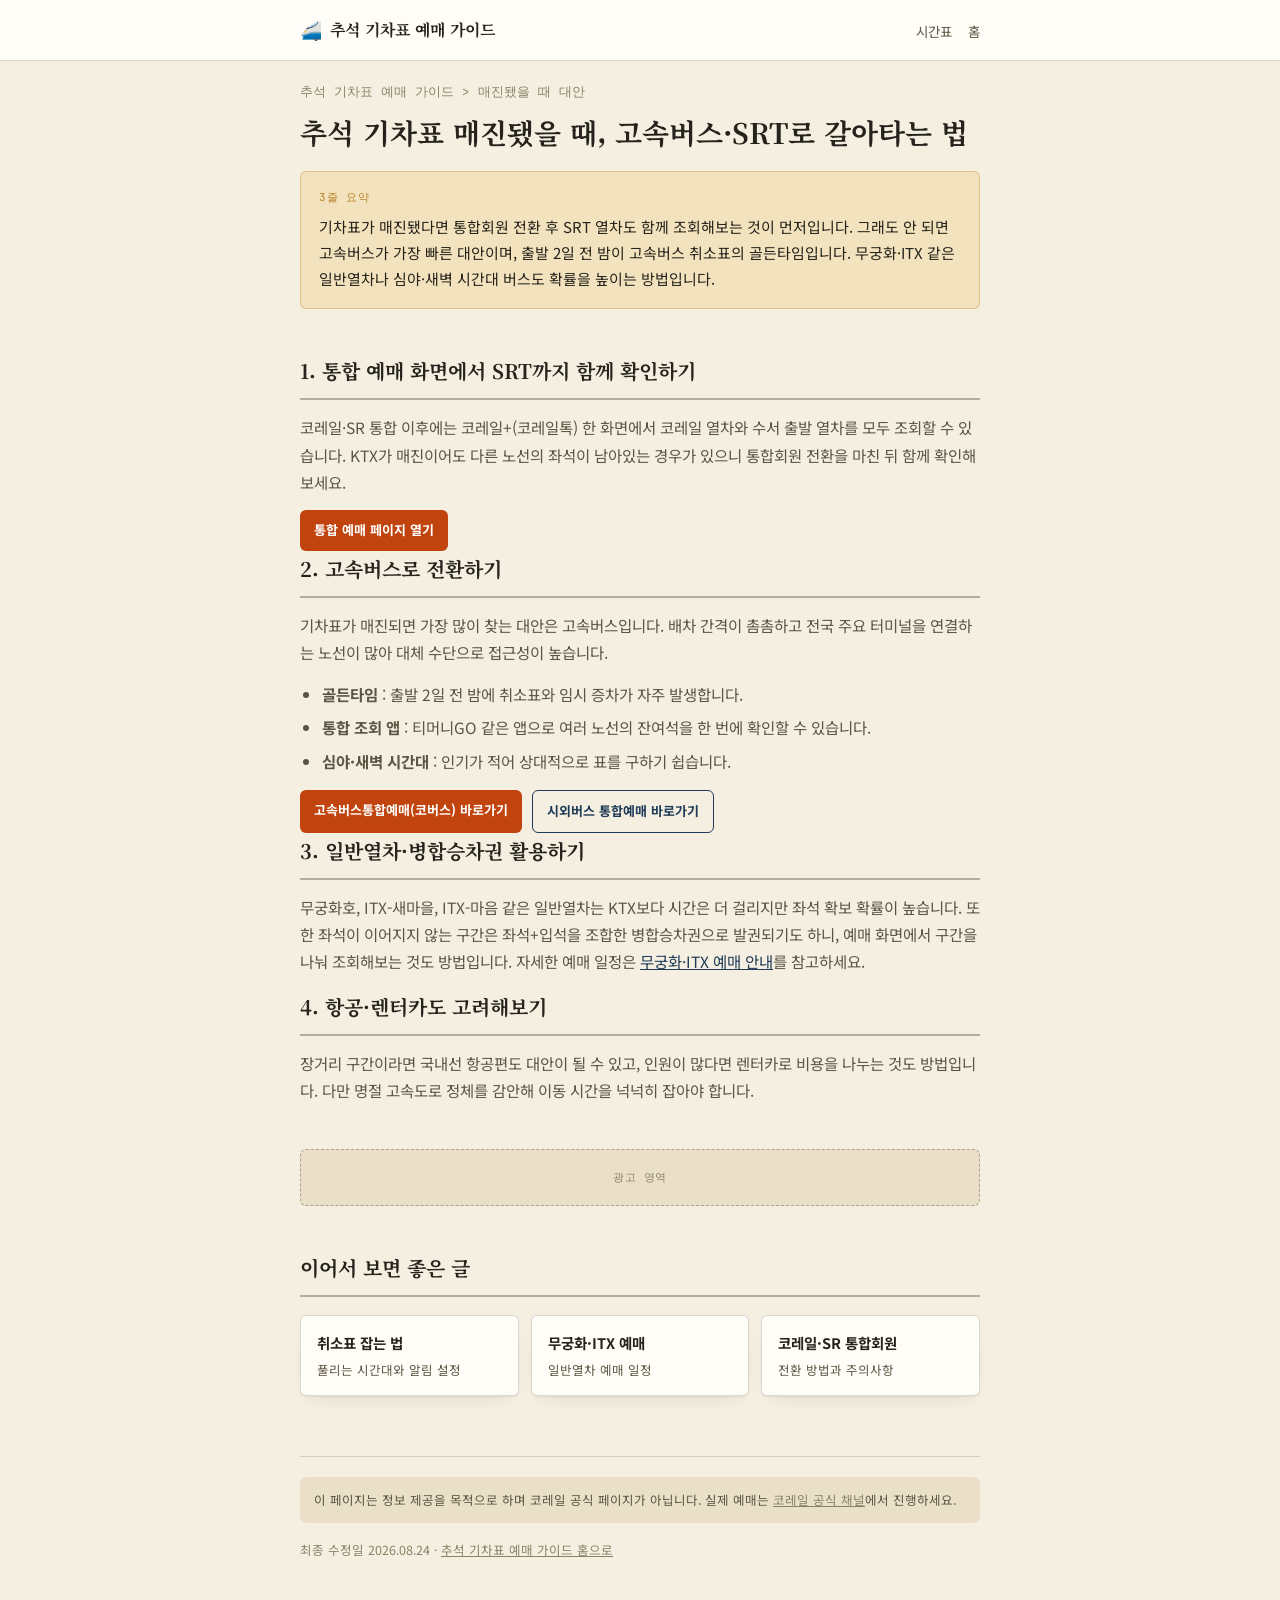
==== alternative-transport.html @ 6cd7dfe2 "Initial commit: 추석 기차표 예매 가이드 정적 사이트 - 허브 페이지 + 서브키워드 랜딩 7종 + 노선별 시간표 조회 도구 - SEO/OG 메타, 파비콘, sitema" ====
<!doctype html>
<html lang="ko">
<head>
<meta charset="UTF-8">
<meta name="viewport" content="width=device-width, initial-scale=1">
<title>추석 기차표 매진됐을 때, 고속버스·SRT로 갈아타는 법</title>
<meta name="description" content="추석 기차표가 매진됐을 때 고속버스, SRT, 일반열차 등 대체 교통수단을 확보하는 방법을 정리했습니다.">
<link rel="canonical" href="https://ktx.zucca100.com/alternative-transport.html">
<meta name="robots" content="index,follow">
<meta name="naver-site-verification" content="a7feb17b45eee95991f97860eff9dbf93d3845fe" />
<meta name="theme-color" content="#1f3b57">
<meta property="og:type" content="website">
<meta property="og:site_name" content="추석 기차표 예매 가이드">
<meta property="og:locale" content="ko_KR">
<meta property="og:title" content="추석 기차표 매진됐을 때, 고속버스·SRT로 갈아타는 법">
<meta property="og:description" content="추석 기차표가 매진됐을 때 고속버스, SRT, 일반열차 등 대체 교통수단을 확보하는 방법을 정리했습니다.">
<meta property="og:url" content="https://ktx.zucca100.com/alternative-transport.html">
<meta property="og:image" content="https://ktx.zucca100.com/assets/og-image.jpg">
<meta property="og:image:width" content="1200">
<meta property="og:image:height" content="630">
<meta property="og:image:alt" content="추석 기차표 예매 가이드">
<meta name="twitter:card" content="summary_large_image">
<meta name="twitter:title" content="추석 기차표 매진됐을 때, 고속버스·SRT로 갈아타는 법">
<meta name="twitter:description" content="추석 기차표가 매진됐을 때 고속버스, SRT, 일반열차 등 대체 교통수단을 확보하는 방법을 정리했습니다.">
<meta name="twitter:image" content="https://ktx.zucca100.com/assets/og-image.jpg">
<link rel="icon" href="assets/favicon.svg" type="image/svg+xml">
<link rel="icon" href="assets/favicon.ico" sizes="any">
<link rel="apple-touch-icon" href="assets/apple-touch-icon.png">
<link rel="preconnect" href="https://fonts.googleapis.com">
<link rel="preconnect" href="https://fonts.gstatic.com" crossorigin>
<link href="https://fonts.googleapis.com/css2?family=Noto+Serif+KR:wght@600;700&family=Noto+Sans+KR:wght@400;500;600;700&family=JetBrains+Mono:wght@400;600;700&display=swap" rel="stylesheet">
<link rel="stylesheet" href="assets/style.css">
</head>
<body>

<div class="topbar">
  <div class="topbar-inner">
    <a class="brand" href="index.html"><span class="flag">🚄</span>추석 기차표 예매 가이드</a>
    <nav><a href="timetable.html">시간표</a><a href="index.html">홈</a></nav>
  </div>
</div>

<div class="wrap">
  <div class="crumb"><a href="index.html">추석 기차표 예매 가이드</a> &gt; 매진됐을 때 대안</div>

  <div class="pagehead">
    <h1>추석 기차표 매진됐을 때, 고속버스·SRT로 갈아타는 법</h1>
  </div>

  <div class="snippet">
    <span class="label">3줄 요약</span>
    기차표가 매진됐다면 통합회원 전환 후 SRT 열차도 함께 조회해보는 것이 먼저입니다. 그래도 안 되면
    고속버스가 가장 빠른 대안이며, 출발 2일 전 밤이 고속버스 취소표의 골든타임입니다. 무궁화·ITX 같은
    일반열차나 심야·새벽 시간대 버스도 확률을 높이는 방법입니다.
  </div>

  <section class="block">
    <h2>1. 통합 예매 화면에서 SRT까지 함께 확인하기</h2>
    <p>
      코레일·SR 통합 이후에는 코레일+(코레일톡) 한 화면에서 코레일 열차와 수서 출발 열차를 모두 조회할 수
      있습니다. KTX가 매진이어도 다른 노선의 좌석이 남아있는 경우가 있으니 통합회원 전환을 마친 뒤 함께
      확인해보세요.
    </p>
    <div class="btn-row">
      <a class="cta small" href="https://bt.korail.com/holiday/main" target="_blank" rel="noopener">통합 예매 페이지 열기</a>
    </div>

    <h2>2. 고속버스로 전환하기</h2>
    <p>
      기차표가 매진되면 가장 많이 찾는 대안은 고속버스입니다. 배차 간격이 촘촘하고 전국 주요 터미널을
      연결하는 노선이 많아 대체 수단으로 접근성이 높습니다.
    </p>
    <ul>
      <li><strong>골든타임</strong> : 출발 2일 전 밤에 취소표와 임시 증차가 자주 발생합니다.</li>
      <li><strong>통합 조회 앱</strong> : 티머니GO 같은 앱으로 여러 노선의 잔여석을 한 번에 확인할 수 있습니다.</li>
      <li><strong>심야·새벽 시간대</strong> : 인기가 적어 상대적으로 표를 구하기 쉽습니다.</li>
    </ul>
    <div class="btn-row">
      <a class="cta small" href="https://www.kobus.co.kr" target="_blank" rel="noopener">고속버스통합예매(코버스) 바로가기</a>
      <a class="cta outline small" href="https://txbus.t-money.co.kr/main.do" target="_blank" rel="noopener">시외버스 통합예매 바로가기</a>
    </div>

    <h2>3. 일반열차·병합승차권 활용하기</h2>
    <p>
      무궁화호, ITX-새마을, ITX-마음 같은 일반열차는 KTX보다 시간은 더 걸리지만 좌석 확보 확률이 높습니다.
      또한 좌석이 이어지지 않는 구간은 좌석+입석을 조합한 병합승차권으로 발권되기도 하니, 예매 화면에서
      구간을 나눠 조회해보는 것도 방법입니다. 자세한 예매 일정은 <a href="general-train.html">무궁화·ITX 예매 안내</a>를
      참고하세요.
    </p>

    <h2>4. 항공·렌터카도 고려해보기</h2>
    <p>
      장거리 구간이라면 국내선 항공편도 대안이 될 수 있고, 인원이 많다면 렌터카로 비용을 나누는 것도
      방법입니다. 다만 명절 고속도로 정체를 감안해 이동 시간을 넉넉히 잡아야 합니다.
    </p>
  </section>

  <div class="ad-slot"><!-- AD SLOT: 본문 중단 --> 광고 영역</div>

  <section class="block">
    <h2>이어서 보면 좋은 글</h2>
    <div class="grid">
      <a class="gcard" href="cancel-ticket.html"><div class="t">취소표 잡는 법</div><div class="d">풀리는 시간대와 알림 설정</div></a>
      <a class="gcard" href="general-train.html"><div class="t">무궁화·ITX 예매</div><div class="d">일반열차 예매 일정</div></a>
      <a class="gcard" href="member-integration.html"><div class="t">코레일·SR 통합회원</div><div class="d">전환 방법과 주의사항</div></a>
    </div>
  </section>

  <footer class="pagefoot">
    <div class="disclaimer">이 페이지는 정보 제공을 목적으로 하며 코레일 공식 페이지가 아닙니다. 실제 예매는 <a href="https://bt.korail.com/holiday/main" target="_blank" rel="noopener">코레일 공식 채널</a>에서 진행하세요.</div>
    <p>최종 수정일 2026.08.24 · <a href="index.html">추석 기차표 예매 가이드 홈으로</a></p>
  </footer>
</div>

</body>
</html>
---- assets/style.css ----
/* 추석 기차표 예매 가이드 - shared stylesheet */

:root{
  --paper:#f4efe1;
  --paper-raised:#fffdf7;
  --paper-sunk:#eadfc7;
  --ink:#26231c;
  --ink-soft:#5c5544;
  --ink-faint:#8a8267;
  --rail:#1f3b57;
  --rail-soft:#3d5b78;
  --persimmon:#c1440e;
  --persimmon-soft:#f3ded1;
  --moon:#b9822a;
  --moon-bg:#f2e2bd;
  --border:rgba(38,35,28,0.16);
  --border-strong:rgba(38,35,28,0.32);
  --good:#3f6b3f;
  --shadow:0 1px 2px rgba(38,35,28,0.06), 0 8px 20px -12px rgba(38,35,28,0.2);
  --font-display:'Noto Serif KR','Nanum Myeongjo',serif;
  --font-body:'Noto Sans KR',-apple-system,BlinkMacSystemFont,'Malgun Gothic',sans-serif;
  --font-mono:'JetBrains Mono',ui-monospace,SFMono-Regular,Menlo,monospace;
}

@media (prefers-color-scheme: dark){
  :root{
    --paper:#17140f;
    --paper-raised:#221e17;
    --paper-sunk:#0f0d09;
    --ink:#efe8d4;
    --ink-soft:#bdb290;
    --ink-faint:#8a8267;
    --rail:#7fa3c4;
    --rail-soft:#5c7f9e;
    --persimmon:#e58a4c;
    --persimmon-soft:#3a2c22;
    --moon:#e8c477;
    --moon-bg:#332a17;
    --border:rgba(239,232,212,0.14);
    --border-strong:rgba(239,232,212,0.28);
    --good:#7fb17f;
    --shadow:0 1px 2px rgba(0,0,0,0.3), 0 8px 20px -12px rgba(0,0,0,0.55);
  }
}

*{box-sizing:border-box;}
html{-webkit-text-size-adjust:100%;}
body{
  margin:0;
  background:var(--paper);
  color:var(--ink);
  font-family:var(--font-body);
  line-height:1.75;
  font-size:16px;
  -webkit-font-smoothing:antialiased;
}
@media (prefers-reduced-motion: reduce){
  *{animation-duration:0.001ms !important; animation-iteration-count:1 !important; transition-duration:0.001ms !important;}
}
a{color:var(--rail);}
h1,h2,h3{font-family:var(--font-display);text-wrap:balance;font-weight:700;color:var(--ink);}
code,.mono{font-family:var(--font-mono);}
table{font-variant-numeric:tabular-nums;}
img{max-width:100%;}

.wrap{max-width:720px;margin:0 auto;padding:0 20px 100px;}

/* top bar */
.topbar{
  border-bottom:1px solid var(--border);
  background:var(--paper-raised);
}
.topbar-inner{
  max-width:720px;margin:0 auto;padding:14px 20px;
  display:flex;align-items:center;justify-content:space-between;gap:12px;
}
.brand{
  display:flex;align-items:center;gap:8px;
  font-family:var(--font-display);font-weight:700;font-size:16px;color:var(--ink);
  text-decoration:none;
}
.brand .flag{font-size:18px;}
.topbar nav a{
  font-size:13.5px;color:var(--ink-soft);text-decoration:none;margin-left:16px;
}
.topbar nav a:hover{color:var(--rail);}

/* breadcrumb */
.crumb{font-family:var(--font-mono);font-size:12.5px;color:var(--ink-faint);margin:20px 0 6px;}
.crumb a{color:var(--ink-faint);text-decoration:none;}
.crumb a:hover{color:var(--rail);}

/* hero */
.hero{
  margin:16px 0 32px;
  background:linear-gradient(160deg,var(--rail),var(--rail-soft));
  color:var(--paper-raised);
  border-radius:8px;
  padding:34px 28px;
  box-shadow:var(--shadow);
}
.hero .eyebrow{font-family:var(--font-mono);font-size:12px;letter-spacing:0.08em;text-transform:uppercase;opacity:0.85;}
.hero h1{font-size:clamp(24px,5vw,32px);margin:10px 0 8px;line-height:1.3;color:#fff;}
.hero p{margin:0 0 18px;opacity:0.92;font-size:15px;max-width:48ch;}
.dday{
  display:inline-flex;align-items:baseline;gap:8px;
  background:rgba(255,255,255,0.14);border:1px solid rgba(255,255,255,0.32);
  padding:8px 14px;border-radius:6px;font-family:var(--font-mono);font-size:14px;margin-bottom:16px;
}
.dday b{font-size:22px;color:var(--moon-bg);}
.cta{
  display:inline-block;background:var(--persimmon);color:#fff;font-weight:700;
  padding:12px 20px;border-radius:6px;text-decoration:none;font-size:14.5px;
}
.cta:hover{filter:brightness(1.06);}
.cta.on-dark.secondary{
  background:transparent;border:1.5px solid rgba(255,255,255,0.55);color:#fff;
}
.cta.on-dark.secondary:hover{background:rgba(255,255,255,0.1);}
.cta.outline{
  background:transparent;border:1.5px solid var(--rail);color:var(--rail);
}
.cta.outline:hover{background:color-mix(in srgb, var(--rail) 8%, transparent);}
.cta.small{padding:9px 14px;font-size:13px;}
.btn-row{display:flex;flex-wrap:wrap;gap:10px;margin-top:14px;}

/* quicklinks bar */
.quicklinks{
  display:flex;flex-wrap:wrap;gap:10px;margin:0 0 30px;
}
.quicklinks a{
  flex:1 1 auto;min-width:140px;text-align:center;
  background:var(--paper-raised);border:1px solid var(--border);border-radius:6px;
  padding:10px 12px;text-decoration:none;font-size:13px;font-weight:600;color:var(--ink);
  box-shadow:var(--shadow);
}
.quicklinks a .ic{margin-right:5px;}
.quicklinks a:hover{border-color:var(--rail);color:var(--rail);}

/* page h1 for sub pages (non-hero) */
.pagehead h1{font-size:clamp(22px,4.4vw,28px);margin:6px 0 14px;}

/* snippet summary box */
.snippet{
  background:var(--moon-bg);
  border:1px solid color-mix(in srgb, var(--moon) 35%, transparent);
  border-radius:6px;padding:16px 18px;margin:0 0 28px;font-size:15px;
}
.snippet .label{display:block;font-family:var(--font-mono);font-size:11px;letter-spacing:0.06em;text-transform:uppercase;color:var(--moon);margin-bottom:6px;}

/* sections */
section.block{margin:44px 0;}
.block h2{font-size:20px;margin:0 0 14px;padding-bottom:10px;border-bottom:2px solid var(--border-strong);}
.block h3{font-size:16.5px;margin:22px 0 8px;}
.block p{margin:0 0 14px;color:var(--ink-soft);font-size:15.5px;}
.block ul,.block ol{padding-left:22px;color:var(--ink-soft);font-size:15.5px;}
.block li{margin-bottom:6px;}

.card{
  background:var(--paper-raised);border:1px solid var(--border);border-left:3px solid var(--rail);
  border-radius:4px;padding:18px 20px;box-shadow:var(--shadow);
}
.card.warn{border-left-color:var(--persimmon);}

/* fact table */
.tbl-wrap{overflow-x:auto;border:1px solid var(--border);border-radius:6px;background:var(--paper-raised);box-shadow:var(--shadow);}
table.facts{width:100%;border-collapse:collapse;font-size:14.5px;min-width:480px;}
table.facts th{
  text-align:left;font-family:var(--font-mono);font-size:11px;letter-spacing:0.05em;text-transform:uppercase;
  color:var(--ink-faint);background:var(--paper-sunk);padding:10px 14px;border-bottom:1px solid var(--border);
}
table.facts td{padding:11px 14px;border-bottom:1px solid var(--border);vertical-align:top;}
table.facts tr:last-child td{border-bottom:none;}
table.facts td.label{font-weight:600;white-space:nowrap;color:var(--ink);}
table.facts td.note{color:var(--ink-soft);font-size:13.5px;}

/* 3-step guide */
.steps{display:flex;flex-direction:column;gap:10px;margin:18px 0;}
.step{display:flex;gap:14px;align-items:flex-start;background:var(--paper-raised);border:1px solid var(--border);border-radius:6px;padding:14px 16px;}
.step .n{flex:0 0 auto;width:28px;height:28px;border-radius:50%;background:var(--rail);color:#fff;font-family:var(--font-mono);font-size:13px;display:flex;align-items:center;justify-content:center;}
.step .t{font-weight:700;font-size:15px;margin-bottom:2px;}
.step .d{font-size:13.5px;color:var(--ink-soft);}

/* related grid */
.grid{display:grid;grid-template-columns:repeat(auto-fit,minmax(200px,1fr));gap:12px;margin:18px 0;}
.gcard{
  display:block;background:var(--paper-raised);border:1px solid var(--border);border-radius:6px;
  padding:14px 16px;text-decoration:none;box-shadow:var(--shadow);
}
.gcard .t{font-weight:700;font-size:14.5px;color:var(--ink);margin-bottom:4px;}
.gcard .d{font-size:12.5px;color:var(--ink-soft);}
.gcard:hover{border-color:var(--rail);}

/* ad slot */
.ad-slot{
  margin:26px 0;padding:18px;border:1px dashed var(--border-strong);border-radius:6px;
  text-align:center;color:var(--ink-faint);font-family:var(--font-mono);font-size:11px;
  letter-spacing:0.04em;background:var(--paper-sunk);
}

/* faq */
.faq details{
  background:var(--paper-raised);border:1px solid var(--border);border-radius:6px;
  padding:0;margin-bottom:8px;overflow:hidden;
}
.faq summary{
  cursor:pointer;padding:13px 16px;font-weight:600;font-size:14.5px;list-style:none;
  display:flex;justify-content:space-between;align-items:center;
}
.faq summary::-webkit-details-marker{display:none;}
.faq summary::after{content:"+";font-family:var(--font-mono);color:var(--ink-faint);}
.faq details[open] summary::after{content:"–";}
.faq .a{padding:0 16px 14px;font-size:14px;color:var(--ink-soft);}

/* footer */
footer.pagefoot{
  margin-top:60px;padding-top:20px;border-top:1px solid var(--border);
  color:var(--ink-faint);font-size:12.5px;
}
footer.pagefoot a{color:var(--ink-faint);}
footer.pagefoot .disclaimer{
  background:var(--paper-sunk);border-radius:6px;padding:12px 14px;margin-bottom:16px;font-size:12.5px;color:var(--ink-soft);
}

@media (max-width:560px){
  .wrap{padding:0 16px 80px;}
  .hero{padding:26px 20px;}
}
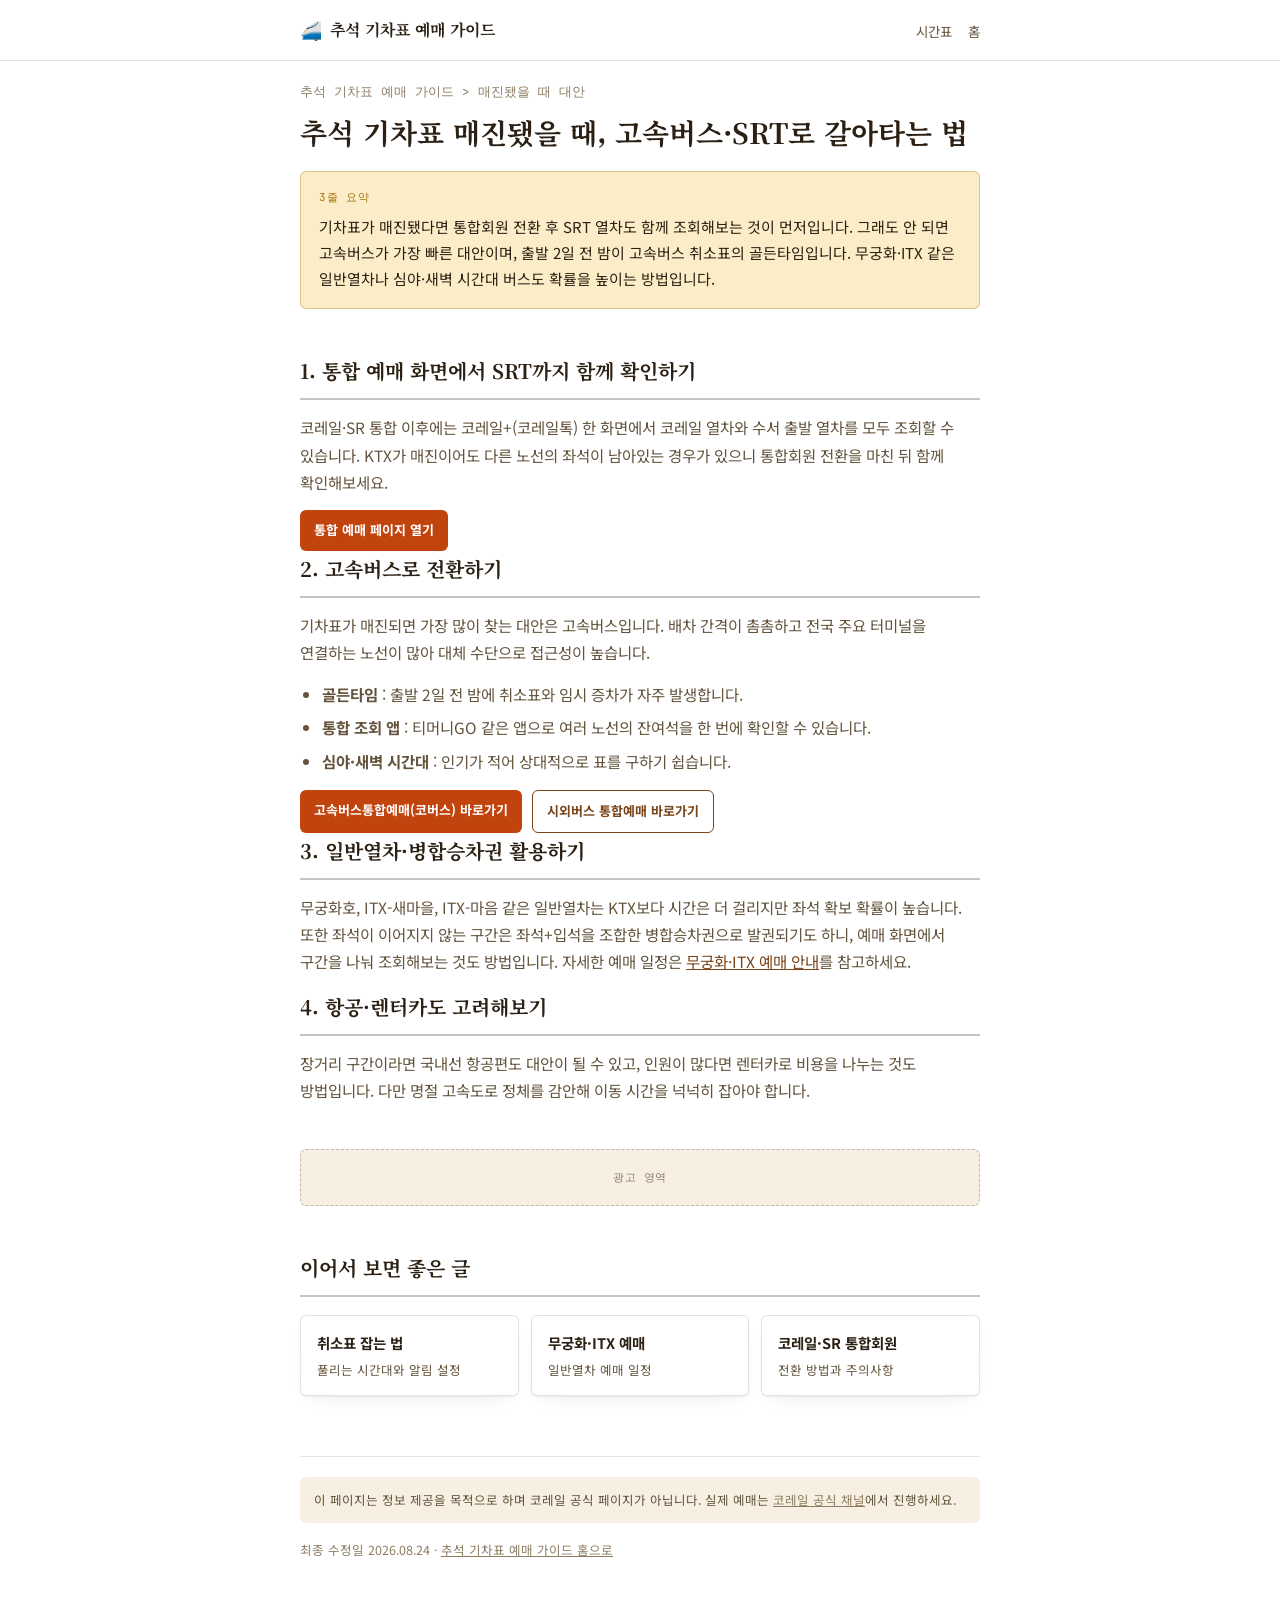
==== commit 00095e06: "Remove dark mode, switch to white-tone autumn palette - Drop prefers-color-scheme dark overrides ent" ====
--- a/alternative-transport.html
+++ b/alternative-transport.html
@@ -8,7 +8,8 @@
 <link rel="canonical" href="https://ktx.zucca100.com/alternative-transport.html">
 <meta name="robots" content="index,follow">
 <meta name="naver-site-verification" content="a7feb17b45eee95991f97860eff9dbf93d3845fe" />
-<meta name="theme-color" content="#1f3b57">
+<meta name="google-site-verification" content="ylRZwQXQH9ZVegPDqDJGKHanYBIwb2fDMD_NWF917FI" />
+<meta name="theme-color" content="#7a4419">
 <meta property="og:type" content="website">
 <meta property="og:site_name" content="추석 기차표 예매 가이드">
 <meta property="og:locale" content="ko_KR">
@@ -30,6 +31,8 @@
 <link rel="preconnect" href="https://fonts.gstatic.com" crossorigin>
 <link href="https://fonts.googleapis.com/css2?family=Noto+Serif+KR:wght@600;700&family=Noto+Sans+KR:wght@400;500;600;700&family=JetBrains+Mono:wght@400;600;700&display=swap" rel="stylesheet">
 <link rel="stylesheet" href="assets/style.css">
+<script async src="https://pagead2.googlesyndication.com/pagead/js/adsbygoogle.js?client=ca-pub-9196149361612087"
+     crossorigin="anonymous"></script>
 </head>
 <body>
 
--- a/assets/style.css
+++ b/assets/style.css
@@ -1,46 +1,25 @@
 /* 추석 기차표 예매 가이드 - shared stylesheet */
 
 :root{
-  --paper:#f4efe1;
-  --paper-raised:#fffdf7;
-  --paper-sunk:#eadfc7;
-  --ink:#26231c;
-  --ink-soft:#5c5544;
-  --ink-faint:#8a8267;
-  --rail:#1f3b57;
-  --rail-soft:#3d5b78;
+  --paper:#ffffff;
+  --paper-raised:#ffffff;
+  --paper-sunk:#f6efe2;
+  --ink:#2b2013;
+  --ink-soft:#63533c;
+  --ink-faint:#8d7c61;
+  --rail:#7a4419;
+  --rail-soft:#a06a34;
   --persimmon:#c1440e;
-  --persimmon-soft:#f3ded1;
-  --moon:#b9822a;
-  --moon-bg:#f2e2bd;
-  --border:rgba(38,35,28,0.16);
-  --border-strong:rgba(38,35,28,0.32);
+  --persimmon-soft:#f6e3d4;
+  --moon:#a1740f;
+  --moon-bg:#fbedc7;
+  --border:rgba(43,32,19,0.12);
+  --border-strong:rgba(43,32,19,0.26);
   --good:#3f6b3f;
-  --shadow:0 1px 2px rgba(38,35,28,0.06), 0 8px 20px -12px rgba(38,35,28,0.2);
+  --shadow:0 1px 2px rgba(43,32,19,0.05), 0 8px 20px -12px rgba(43,32,19,0.16);
   --font-display:'Noto Serif KR','Nanum Myeongjo',serif;
   --font-body:'Noto Sans KR',-apple-system,BlinkMacSystemFont,'Malgun Gothic',sans-serif;
   --font-mono:'JetBrains Mono',ui-monospace,SFMono-Regular,Menlo,monospace;
-}
-
-@media (prefers-color-scheme: dark){
-  :root{
-    --paper:#17140f;
-    --paper-raised:#221e17;
-    --paper-sunk:#0f0d09;
-    --ink:#efe8d4;
-    --ink-soft:#bdb290;
-    --ink-faint:#8a8267;
-    --rail:#7fa3c4;
-    --rail-soft:#5c7f9e;
-    --persimmon:#e58a4c;
-    --persimmon-soft:#3a2c22;
-    --moon:#e8c477;
-    --moon-bg:#332a17;
-    --border:rgba(239,232,212,0.14);
-    --border-strong:rgba(239,232,212,0.28);
-    --good:#7fb17f;
-    --shadow:0 1px 2px rgba(0,0,0,0.3), 0 8px 20px -12px rgba(0,0,0,0.55);
-  }
 }
 
 *{box-sizing:border-box;}
@@ -53,6 +32,8 @@
   line-height:1.75;
   font-size:16px;
   -webkit-font-smoothing:antialiased;
+  word-break:keep-all;
+  overflow-wrap:break-word;
 }
 @media (prefers-reduced-motion: reduce){
   *{animation-duration:0.001ms !important; animation-iteration-count:1 !important; transition-duration:0.001ms !important;}
@@ -93,30 +74,31 @@
 /* hero */
 .hero{
   margin:16px 0 32px;
-  background:linear-gradient(160deg,var(--rail),var(--rail-soft));
-  color:var(--paper-raised);
+  background:linear-gradient(160deg,var(--moon-bg),var(--paper-raised));
+  color:var(--ink);
+  border:1px solid var(--border);
   border-radius:8px;
   padding:34px 28px;
   box-shadow:var(--shadow);
 }
-.hero .eyebrow{font-family:var(--font-mono);font-size:12px;letter-spacing:0.08em;text-transform:uppercase;opacity:0.85;}
-.hero h1{font-size:clamp(24px,5vw,32px);margin:10px 0 8px;line-height:1.3;color:#fff;}
-.hero p{margin:0 0 18px;opacity:0.92;font-size:15px;max-width:48ch;}
+.hero .eyebrow{font-family:var(--font-mono);font-size:12px;letter-spacing:0.08em;text-transform:uppercase;color:var(--persimmon);font-weight:700;}
+.hero h1{font-size:clamp(24px,5vw,32px);margin:10px 0 8px;line-height:1.3;color:var(--ink);}
+.hero p{margin:0 0 18px;color:var(--ink-soft);font-size:15px;max-width:48ch;}
 .dday{
   display:inline-flex;align-items:baseline;gap:8px;
-  background:rgba(255,255,255,0.14);border:1px solid rgba(255,255,255,0.32);
+  background:var(--paper-raised);border:1px solid var(--border-strong);
   padding:8px 14px;border-radius:6px;font-family:var(--font-mono);font-size:14px;margin-bottom:16px;
 }
-.dday b{font-size:22px;color:var(--moon-bg);}
+.dday b{font-size:22px;color:var(--persimmon);}
 .cta{
   display:inline-block;background:var(--persimmon);color:#fff;font-weight:700;
   padding:12px 20px;border-radius:6px;text-decoration:none;font-size:14.5px;
 }
 .cta:hover{filter:brightness(1.06);}
 .cta.on-dark.secondary{
-  background:transparent;border:1.5px solid rgba(255,255,255,0.55);color:#fff;
-}
-.cta.on-dark.secondary:hover{background:rgba(255,255,255,0.1);}
+  background:var(--paper-raised);border:1.5px solid var(--border-strong);color:var(--rail);
+}
+.cta.on-dark.secondary:hover{background:var(--paper-sunk);}
 .cta.outline{
   background:transparent;border:1.5px solid var(--rail);color:var(--rail);
 }
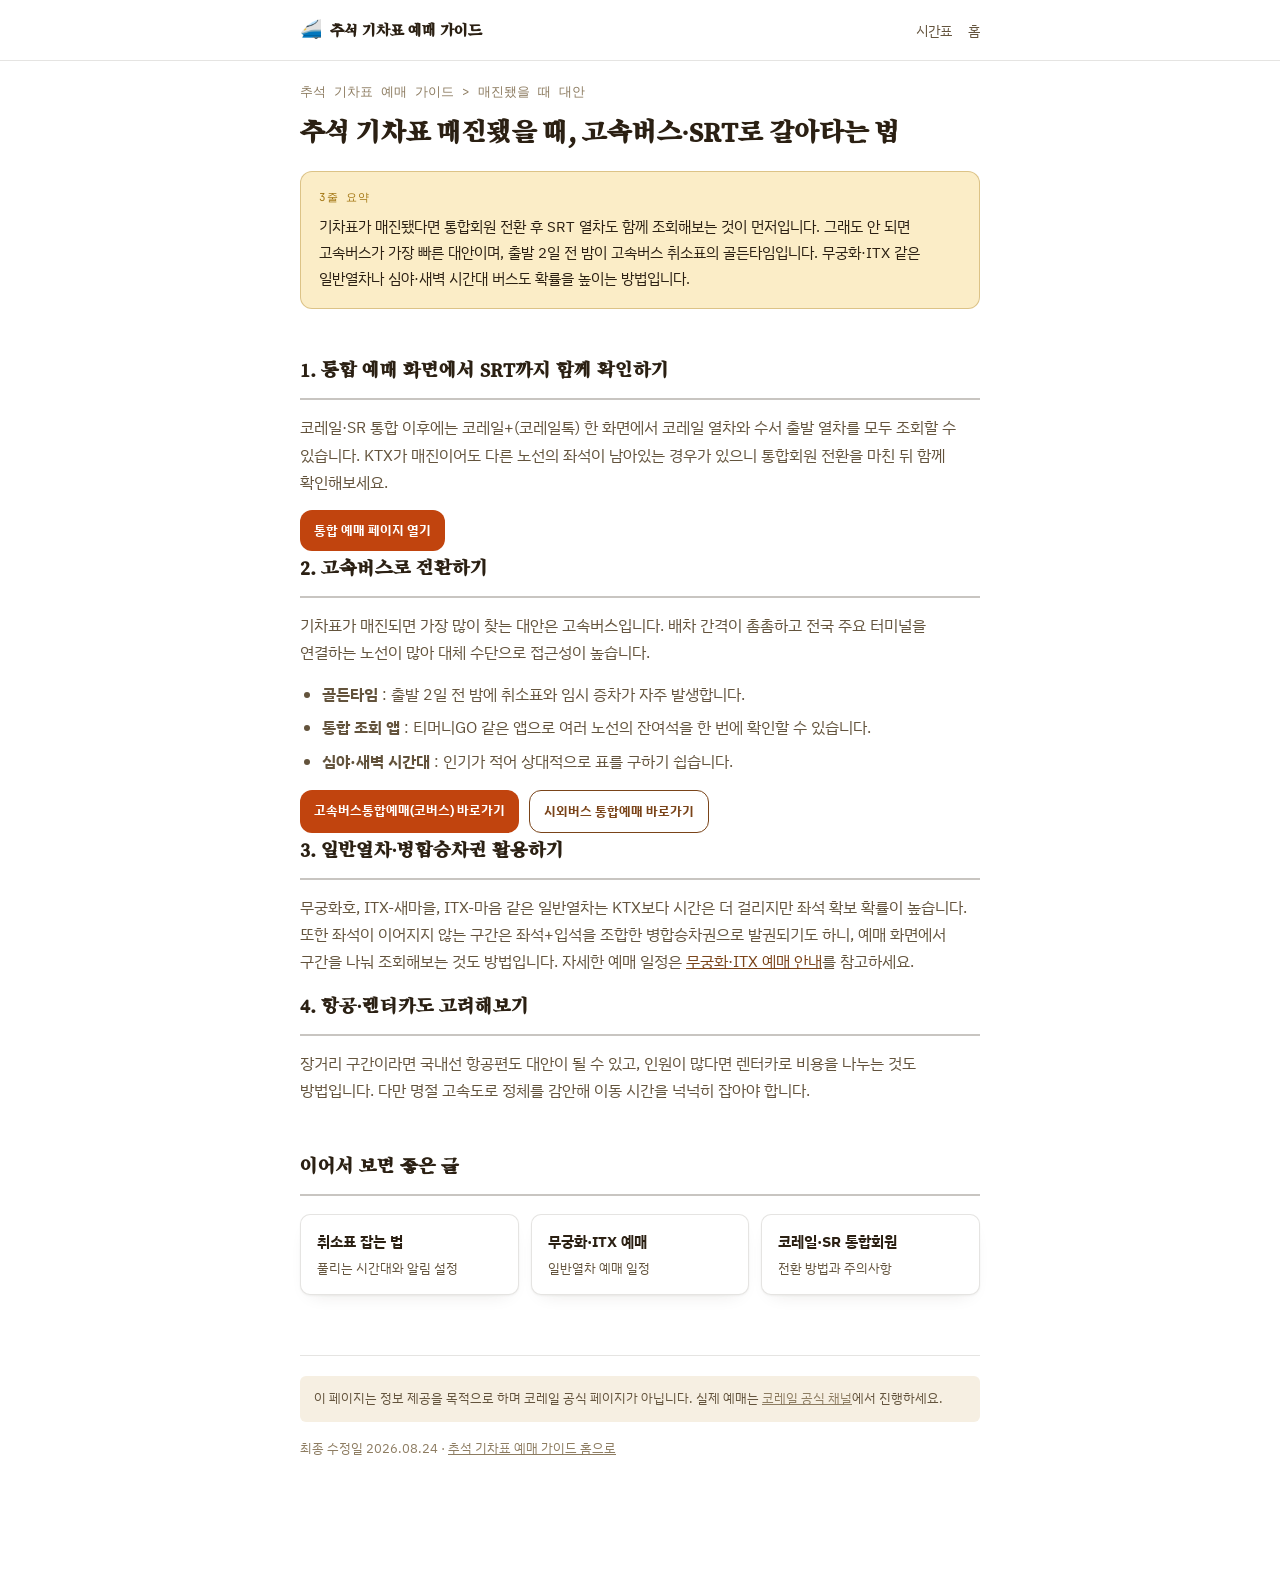
==== commit 7b93437f: "Modernize design: new webfonts, hover animations, cleanup - Swap fonts to Song Myung (display) + IBM" ====
--- a/alternative-transport.html
+++ b/alternative-transport.html
@@ -29,7 +29,7 @@
 <link rel="apple-touch-icon" href="assets/apple-touch-icon.png">
 <link rel="preconnect" href="https://fonts.googleapis.com">
 <link rel="preconnect" href="https://fonts.gstatic.com" crossorigin>
-<link href="https://fonts.googleapis.com/css2?family=Noto+Serif+KR:wght@600;700&family=Noto+Sans+KR:wght@400;500;600;700&family=JetBrains+Mono:wght@400;600;700&display=swap" rel="stylesheet">
+<link href="https://fonts.googleapis.com/css2?family=Song+Myung&family=IBM+Plex+Sans+KR:wght@400;500;600;700&family=JetBrains+Mono:wght@400;600;700&display=swap" rel="stylesheet">
 <link rel="stylesheet" href="assets/style.css">
 <script async src="https://pagead2.googlesyndication.com/pagead/js/adsbygoogle.js?client=ca-pub-9196149361612087"
      crossorigin="anonymous"></script>
@@ -65,7 +65,7 @@
       확인해보세요.
     </p>
     <div class="btn-row">
-      <a class="cta small" href="https://bt.korail.com/holiday/main" target="_blank" rel="noopener">통합 예매 페이지 열기</a>
+      <a class="cta small" href="https://bt.korail.com/holiday/main">통합 예매 페이지 열기</a>
     </div>
 
     <h2>2. 고속버스로 전환하기</h2>
@@ -79,8 +79,8 @@
       <li><strong>심야·새벽 시간대</strong> : 인기가 적어 상대적으로 표를 구하기 쉽습니다.</li>
     </ul>
     <div class="btn-row">
-      <a class="cta small" href="https://www.kobus.co.kr" target="_blank" rel="noopener">고속버스통합예매(코버스) 바로가기</a>
-      <a class="cta outline small" href="https://txbus.t-money.co.kr/main.do" target="_blank" rel="noopener">시외버스 통합예매 바로가기</a>
+      <a class="cta small" href="https://www.kobus.co.kr">고속버스통합예매(코버스) 바로가기</a>
+      <a class="cta outline small" href="https://txbus.t-money.co.kr/main.do">시외버스 통합예매 바로가기</a>
     </div>
 
     <h2>3. 일반열차·병합승차권 활용하기</h2>
@@ -98,7 +98,6 @@
     </p>
   </section>
 
-  <div class="ad-slot"><!-- AD SLOT: 본문 중단 --> 광고 영역</div>
 
   <section class="block">
     <h2>이어서 보면 좋은 글</h2>
@@ -110,7 +109,7 @@
   </section>
 
   <footer class="pagefoot">
-    <div class="disclaimer">이 페이지는 정보 제공을 목적으로 하며 코레일 공식 페이지가 아닙니다. 실제 예매는 <a href="https://bt.korail.com/holiday/main" target="_blank" rel="noopener">코레일 공식 채널</a>에서 진행하세요.</div>
+    <div class="disclaimer">이 페이지는 정보 제공을 목적으로 하며 코레일 공식 페이지가 아닙니다. 실제 예매는 <a href="https://bt.korail.com/holiday/main">코레일 공식 채널</a>에서 진행하세요.</div>
     <p>최종 수정일 2026.08.24 · <a href="index.html">추석 기차표 예매 가이드 홈으로</a></p>
   </footer>
 </div>
--- a/assets/style.css
+++ b/assets/style.css
@@ -17,8 +17,8 @@
   --border-strong:rgba(43,32,19,0.26);
   --good:#3f6b3f;
   --shadow:0 1px 2px rgba(43,32,19,0.05), 0 8px 20px -12px rgba(43,32,19,0.16);
-  --font-display:'Noto Serif KR','Nanum Myeongjo',serif;
-  --font-body:'Noto Sans KR',-apple-system,BlinkMacSystemFont,'Malgun Gothic',sans-serif;
+  --font-display:'Song Myung','Nanum Myeongjo',serif;
+  --font-body:'IBM Plex Sans KR',-apple-system,BlinkMacSystemFont,'Malgun Gothic',sans-serif;
   --font-mono:'JetBrains Mono',ui-monospace,SFMono-Regular,Menlo,monospace;
 }
 
@@ -173,13 +173,6 @@
 .gcard .d{font-size:12.5px;color:var(--ink-soft);}
 .gcard:hover{border-color:var(--rail);}
 
-/* ad slot */
-.ad-slot{
-  margin:26px 0;padding:18px;border:1px dashed var(--border-strong);border-radius:6px;
-  text-align:center;color:var(--ink-faint);font-family:var(--font-mono);font-size:11px;
-  letter-spacing:0.04em;background:var(--paper-sunk);
-}
-
 /* faq */
 .faq details{
   background:var(--paper-raised);border:1px solid var(--border);border-radius:6px;
@@ -190,8 +183,7 @@
   display:flex;justify-content:space-between;align-items:center;
 }
 .faq summary::-webkit-details-marker{display:none;}
-.faq summary::after{content:"+";font-family:var(--font-mono);color:var(--ink-faint);}
-.faq details[open] summary::after{content:"–";}
+.faq summary::after{content:"+";font-family:var(--font-mono);color:var(--ink-faint);display:inline-block;}
 .faq .a{padding:0 16px 14px;font-size:14px;color:var(--ink-soft);}
 
 /* footer */
@@ -204,6 +196,38 @@
   background:var(--paper-sunk);border-radius:6px;padding:12px 14px;margin-bottom:16px;font-size:12.5px;color:var(--ink-soft);
 }
 
+/* modern touches: softer radius, motion */
+@keyframes heroIn{
+  from{opacity:0;transform:translateY(14px);}
+  to{opacity:1;transform:translateY(0);}
+}
+.hero{
+  border-radius:18px;
+  animation:heroIn 0.7s cubic-bezier(.22,.9,.32,1) both;
+}
+.dday,.cta,.tbl-wrap,.snippet,.faq details,.card{border-radius:12px;}
+.gcard,.quicklinks a,.step{border-radius:10px;}
+
+a{transition:color 0.15s ease;}
+
+.cta{transition:transform 0.18s cubic-bezier(.22,.9,.32,1), box-shadow 0.18s ease, filter 0.18s ease;}
+.cta:hover{transform:translateY(-2px);box-shadow:0 10px 20px -10px color-mix(in srgb, var(--persimmon) 55%, transparent);}
+.cta:active{transform:translateY(0);}
+.cta.on-dark.secondary:hover,.cta.outline:hover{transform:translateY(-2px);box-shadow:var(--shadow);}
+
+.gcard,.quicklinks a,.card,.step{transition:transform 0.18s cubic-bezier(.22,.9,.32,1), box-shadow 0.18s ease, border-color 0.18s ease;}
+.gcard:hover{transform:translateY(-3px);box-shadow:0 14px 26px -14px rgba(43,32,19,0.24);}
+.quicklinks a:hover{transform:translateY(-2px);}
+.step:hover{border-color:var(--border-strong);box-shadow:var(--shadow);}
+
+table.facts tbody tr{transition:background-color 0.12s ease;}
+table.facts tbody tr:hover{background:var(--paper-sunk);}
+
+.faq summary{transition:background-color 0.15s ease;}
+.faq summary:hover{background:var(--paper-sunk);}
+.faq summary::after{transition:transform 0.2s ease;}
+.faq details[open] summary::after{transform:rotate(45deg);}
+
 @media (max-width:560px){
   .wrap{padding:0 16px 80px;}
   .hero{padding:26px 20px;}
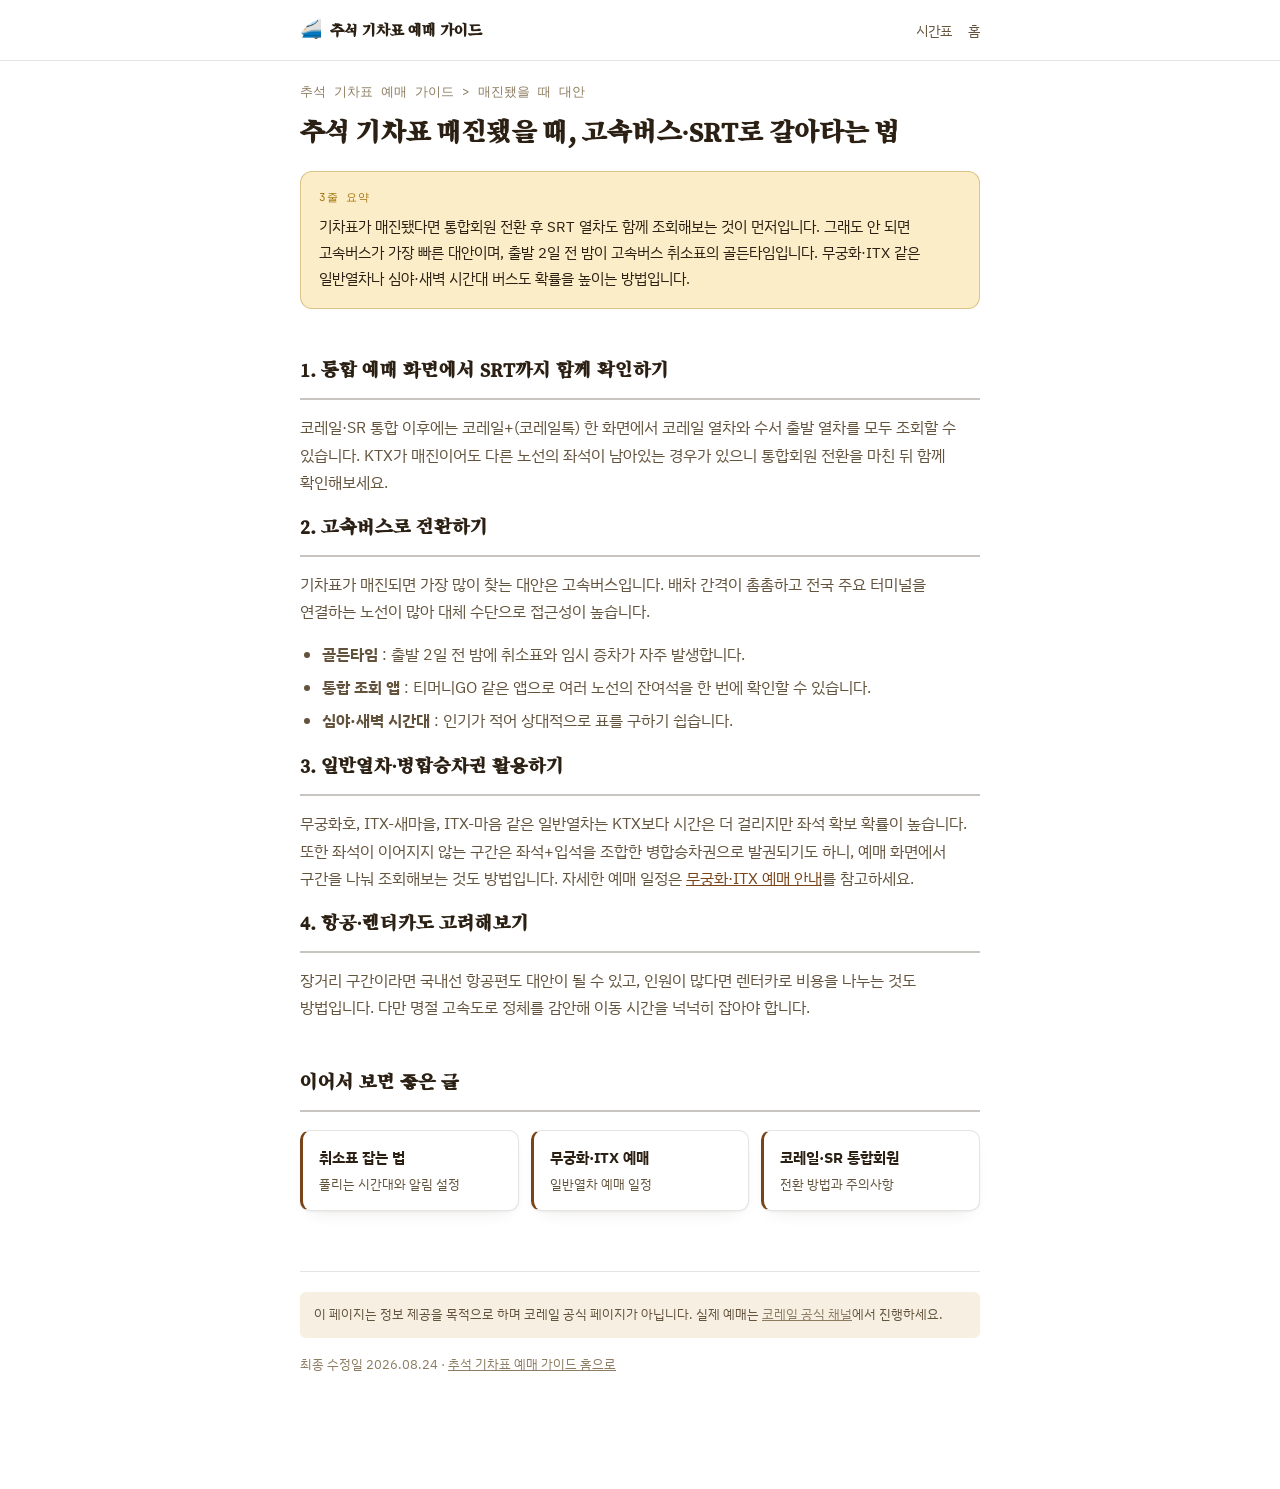
==== commit c5a55788: "광고 게이팅 도입 + 취소표·앱설치 콘텐츠 보강 + URL 확장자 제거 - 정적 사이트용 트래픽 게이팅(assets/traffic-gate.js): 유료 광고 유입   (네이버 n" ====
--- a/alternative-transport.html
+++ b/alternative-transport.html
@@ -5,7 +5,7 @@
 <meta name="viewport" content="width=device-width, initial-scale=1">
 <title>추석 기차표 매진됐을 때, 고속버스·SRT로 갈아타는 법</title>
 <meta name="description" content="추석 기차표가 매진됐을 때 고속버스, SRT, 일반열차 등 대체 교통수단을 확보하는 방법을 정리했습니다.">
-<link rel="canonical" href="https://ktx.zucca100.com/alternative-transport.html">
+<link rel="canonical" href="https://ktx.zucca100.com/alternative-transport">
 <meta name="robots" content="index,follow">
 <meta name="naver-site-verification" content="a7feb17b45eee95991f97860eff9dbf93d3845fe" />
 <meta name="google-site-verification" content="ylRZwQXQH9ZVegPDqDJGKHanYBIwb2fDMD_NWF917FI" />
@@ -15,7 +15,7 @@
 <meta property="og:locale" content="ko_KR">
 <meta property="og:title" content="추석 기차표 매진됐을 때, 고속버스·SRT로 갈아타는 법">
 <meta property="og:description" content="추석 기차표가 매진됐을 때 고속버스, SRT, 일반열차 등 대체 교통수단을 확보하는 방법을 정리했습니다.">
-<meta property="og:url" content="https://ktx.zucca100.com/alternative-transport.html">
+<meta property="og:url" content="https://ktx.zucca100.com/alternative-transport">
 <meta property="og:image" content="https://ktx.zucca100.com/assets/og-image.jpg">
 <meta property="og:image:width" content="1200">
 <meta property="og:image:height" content="630">
@@ -31,20 +31,19 @@
 <link rel="preconnect" href="https://fonts.gstatic.com" crossorigin>
 <link href="https://fonts.googleapis.com/css2?family=Song+Myung&family=IBM+Plex+Sans+KR:wght@400;500;600;700&family=JetBrains+Mono:wght@400;600;700&display=swap" rel="stylesheet">
 <link rel="stylesheet" href="assets/style.css">
-<script async src="https://pagead2.googlesyndication.com/pagead/js/adsbygoogle.js?client=ca-pub-9196149361612087"
-     crossorigin="anonymous"></script>
+<script src="assets/traffic-gate.js"></script>
 </head>
 <body>
 
 <div class="topbar">
   <div class="topbar-inner">
-    <a class="brand" href="index.html"><span class="flag">🚄</span>추석 기차표 예매 가이드</a>
-    <nav><a href="timetable.html">시간표</a><a href="index.html">홈</a></nav>
+    <a class="brand" href="/"><span class="flag">🚄</span>추석 기차표 예매 가이드</a>
+    <nav><a href="timetable">시간표</a><a href="/">홈</a></nav>
   </div>
 </div>
 
 <div class="wrap">
-  <div class="crumb"><a href="index.html">추석 기차표 예매 가이드</a> &gt; 매진됐을 때 대안</div>
+  <div class="crumb"><a href="/">추석 기차표 예매 가이드</a> &gt; 매진됐을 때 대안</div>
 
   <div class="pagehead">
     <h1>추석 기차표 매진됐을 때, 고속버스·SRT로 갈아타는 법</h1>
@@ -65,7 +64,7 @@
       확인해보세요.
     </p>
     <div class="btn-row">
-      <a class="cta small" href="https://bt.korail.com/holiday/main">통합 예매 페이지 열기</a>
+      <a class="cta small" href="https://bt.korail.com/holiday/main" rel="noopener noreferrer sponsored" data-paid-only>통합 예매 페이지 열기</a>
     </div>
 
     <h2>2. 고속버스로 전환하기</h2>
@@ -79,15 +78,15 @@
       <li><strong>심야·새벽 시간대</strong> : 인기가 적어 상대적으로 표를 구하기 쉽습니다.</li>
     </ul>
     <div class="btn-row">
-      <a class="cta small" href="https://www.kobus.co.kr">고속버스통합예매(코버스) 바로가기</a>
-      <a class="cta outline small" href="https://txbus.t-money.co.kr/main.do">시외버스 통합예매 바로가기</a>
+      <a class="cta small" href="https://www.kobus.co.kr" rel="noopener noreferrer sponsored" data-paid-only>고속버스통합예매(코버스) 바로가기</a>
+      <a class="cta outline small" href="https://txbus.t-money.co.kr/main.do" rel="noopener noreferrer sponsored" data-paid-only>시외버스 통합예매 바로가기</a>
     </div>
 
     <h2>3. 일반열차·병합승차권 활용하기</h2>
     <p>
       무궁화호, ITX-새마을, ITX-마음 같은 일반열차는 KTX보다 시간은 더 걸리지만 좌석 확보 확률이 높습니다.
       또한 좌석이 이어지지 않는 구간은 좌석+입석을 조합한 병합승차권으로 발권되기도 하니, 예매 화면에서
-      구간을 나눠 조회해보는 것도 방법입니다. 자세한 예매 일정은 <a href="general-train.html">무궁화·ITX 예매 안내</a>를
+      구간을 나눠 조회해보는 것도 방법입니다. 자세한 예매 일정은 <a href="general-train">무궁화·ITX 예매 안내</a>를
       참고하세요.
     </p>
 
@@ -102,15 +101,15 @@
   <section class="block">
     <h2>이어서 보면 좋은 글</h2>
     <div class="grid">
-      <a class="gcard" href="cancel-ticket.html"><div class="t">취소표 잡는 법</div><div class="d">풀리는 시간대와 알림 설정</div></a>
-      <a class="gcard" href="general-train.html"><div class="t">무궁화·ITX 예매</div><div class="d">일반열차 예매 일정</div></a>
-      <a class="gcard" href="member-integration.html"><div class="t">코레일·SR 통합회원</div><div class="d">전환 방법과 주의사항</div></a>
+      <a class="gcard" href="cancel-ticket"><div class="t">취소표 잡는 법</div><div class="d">풀리는 시간대와 알림 설정</div></a>
+      <a class="gcard" href="general-train"><div class="t">무궁화·ITX 예매</div><div class="d">일반열차 예매 일정</div></a>
+      <a class="gcard" href="member-integration"><div class="t">코레일·SR 통합회원</div><div class="d">전환 방법과 주의사항</div></a>
     </div>
   </section>
 
   <footer class="pagefoot">
     <div class="disclaimer">이 페이지는 정보 제공을 목적으로 하며 코레일 공식 페이지가 아닙니다. 실제 예매는 <a href="https://bt.korail.com/holiday/main">코레일 공식 채널</a>에서 진행하세요.</div>
-    <p>최종 수정일 2026.08.24 · <a href="index.html">추석 기차표 예매 가이드 홈으로</a></p>
+    <p>최종 수정일 2026.08.24 · <a href="/">추석 기차표 예매 가이드 홈으로</a></p>
   </footer>
 </div>
 
--- a/assets/style.css
+++ b/assets/style.css
@@ -74,7 +74,10 @@
 /* hero */
 .hero{
   margin:16px 0 32px;
-  background:linear-gradient(160deg,var(--moon-bg),var(--paper-raised));
+  background-image:
+    radial-gradient(circle at 1px 1px, color-mix(in srgb, var(--rail) 14%, transparent) 1.5px, transparent 0),
+    linear-gradient(160deg,var(--moon-bg),var(--paper-raised));
+  background-size:20px 20px, 100% 100%;
   color:var(--ink);
   border:1px solid var(--border);
   border-radius:8px;
@@ -83,7 +86,14 @@
 }
 .hero .eyebrow{font-family:var(--font-mono);font-size:12px;letter-spacing:0.08em;text-transform:uppercase;color:var(--persimmon);font-weight:700;}
 .hero h1{font-size:clamp(24px,5vw,32px);margin:10px 0 8px;line-height:1.3;color:var(--ink);}
-.hero p{margin:0 0 18px;color:var(--ink-soft);font-size:15px;max-width:48ch;}
+.hero p{margin:0 0 16px;color:var(--ink-soft);font-size:15px;max-width:48ch;}
+.hero-tags{display:flex;flex-wrap:wrap;gap:8px;margin:0 0 18px;}
+.tag{
+  display:inline-flex;align-items:center;gap:6px;
+  background:var(--paper-raised);border:1px solid var(--border-strong);
+  color:var(--ink-soft);font-size:12.5px;font-weight:600;
+  padding:6px 12px;border-radius:999px;
+}
 .dday{
   display:inline-flex;align-items:baseline;gap:8px;
   background:var(--paper-raised);border:1px solid var(--border-strong);
@@ -157,17 +167,26 @@
 table.facts td.note{color:var(--ink-soft);font-size:13.5px;}
 
 /* 3-step guide */
-.steps{display:flex;flex-direction:column;gap:10px;margin:18px 0;}
-.step{display:flex;gap:14px;align-items:flex-start;background:var(--paper-raised);border:1px solid var(--border);border-radius:6px;padding:14px 16px;}
-.step .n{flex:0 0 auto;width:28px;height:28px;border-radius:50%;background:var(--rail);color:#fff;font-family:var(--font-mono);font-size:13px;display:flex;align-items:center;justify-content:center;}
+.steps{display:flex;flex-direction:column;gap:14px;margin:18px 0;}
+.step{position:relative;display:flex;gap:14px;align-items:flex-start;background:var(--paper-raised);border:1px solid var(--border);border-radius:6px;padding:14px 16px;}
+.step .n{flex:0 0 auto;width:28px;height:28px;border-radius:50%;background:var(--rail);color:#fff;font-family:var(--font-mono);font-size:13px;display:flex;align-items:center;justify-content:center;position:relative;z-index:1;}
 .step .t{font-weight:700;font-size:15px;margin-bottom:2px;}
 .step .d{font-size:13.5px;color:var(--ink-soft);}
+.step:not(:last-child)::after{
+  content:"";position:absolute;left:29px;top:100%;width:2px;height:14px;
+  background:var(--border-strong);
+}
 
 /* related grid */
 .grid{display:grid;grid-template-columns:repeat(auto-fit,minmax(200px,1fr));gap:12px;margin:18px 0;}
 .gcard{
-  display:block;background:var(--paper-raised);border:1px solid var(--border);border-radius:6px;
+  display:block;background:var(--paper-raised);border:1px solid var(--border);border-left:3px solid var(--rail);border-radius:6px;
   padding:14px 16px;text-decoration:none;box-shadow:var(--shadow);
+}
+.gcard .gi{
+  display:inline-flex;align-items:center;justify-content:center;
+  width:30px;height:30px;border-radius:8px;background:var(--paper-sunk);
+  font-size:15px;margin-bottom:8px;
 }
 .gcard .t{font-weight:700;font-size:14.5px;color:var(--ink);margin-bottom:4px;}
 .gcard .d{font-size:12.5px;color:var(--ink-soft);}
@@ -210,6 +229,11 @@
 
 a{transition:color 0.15s ease;}
 
+a:focus-visible,summary:focus-visible,.gcard:focus-visible,.quicklinks a:focus-visible{
+  outline:2px solid var(--persimmon);outline-offset:2px;border-radius:4px;
+}
+.cta:focus-visible{outline:2px solid var(--ink);outline-offset:3px;}
+
 .cta{transition:transform 0.18s cubic-bezier(.22,.9,.32,1), box-shadow 0.18s ease, filter 0.18s ease;}
 .cta:hover{transform:translateY(-2px);box-shadow:0 10px 20px -10px color-mix(in srgb, var(--persimmon) 55%, transparent);}
 .cta:active{transform:translateY(0);}
@@ -231,4 +255,39 @@
 @media (max-width:560px){
   .wrap{padding:0 16px 80px;}
   .hero{padding:26px 20px;}
-}
+
+  /* stack fact tables into label/value/note cards instead of horizontal scroll */
+  .tbl-wrap{border:none;box-shadow:none;background:transparent;overflow:visible;}
+  table.facts{min-width:0;}
+  table.facts thead{
+    position:absolute;width:1px;height:1px;padding:0;margin:-1px;overflow:hidden;
+    clip:rect(0,0,0,0);white-space:nowrap;border:0;
+  }
+  table.facts,table.facts tbody,table.facts tr,table.facts td{display:block;width:100%;}
+  table.facts tr{
+    background:var(--paper-raised);border:1px solid var(--border);border-left:3px solid var(--rail);
+    border-radius:8px;box-shadow:var(--shadow);margin-bottom:10px;padding:12px 14px;
+  }
+  table.facts tr:last-child{margin-bottom:0;}
+  table.facts td{border-bottom:none;padding:3px 0;white-space:normal;}
+  table.facts td.label{
+    font-family:var(--font-mono);font-size:11px;letter-spacing:0.04em;text-transform:uppercase;
+    color:var(--ink-faint);font-weight:600;
+  }
+  table.facts td:not(.label):not(.note){font-size:15px;color:var(--ink);font-weight:600;}
+  table.facts td.note{font-size:13px;padding-top:2px;}
+}
+
+/* ── 트래픽 소스 게이팅 (assets/traffic-gate.js) ──
+   기본 숨김 = 다이렉트/심사 화면(CTA·앱링크 비노출). html.is-paid(유료 광고 유입)에서만 노출.
+   래퍼의 원래 display(flex)를 명시적으로 되살린다(revert는 author 값이 아니라 UA 값으로 돌아가므로 안 씀). */
+[data-paid-only]{display:none !important;}
+html.is-paid .btn-row[data-paid-only],
+html.is-paid .quicklinks[data-paid-only]{display:flex !important;}
+html.is-paid .quicklinks a[data-paid-only]{display:block !important;}
+html.is-paid a.cta[data-paid-only]{display:inline-block !important;}
+
+/* 인포그래픽 SVG 공통 (원본 제작, 가을톤) */
+.figure{margin:18px 0;}
+.figure svg{width:100%;height:auto;display:block;}
+.figure figcaption{font-size:12.5px;color:var(--ink-faint);margin-top:6px;text-align:center;}
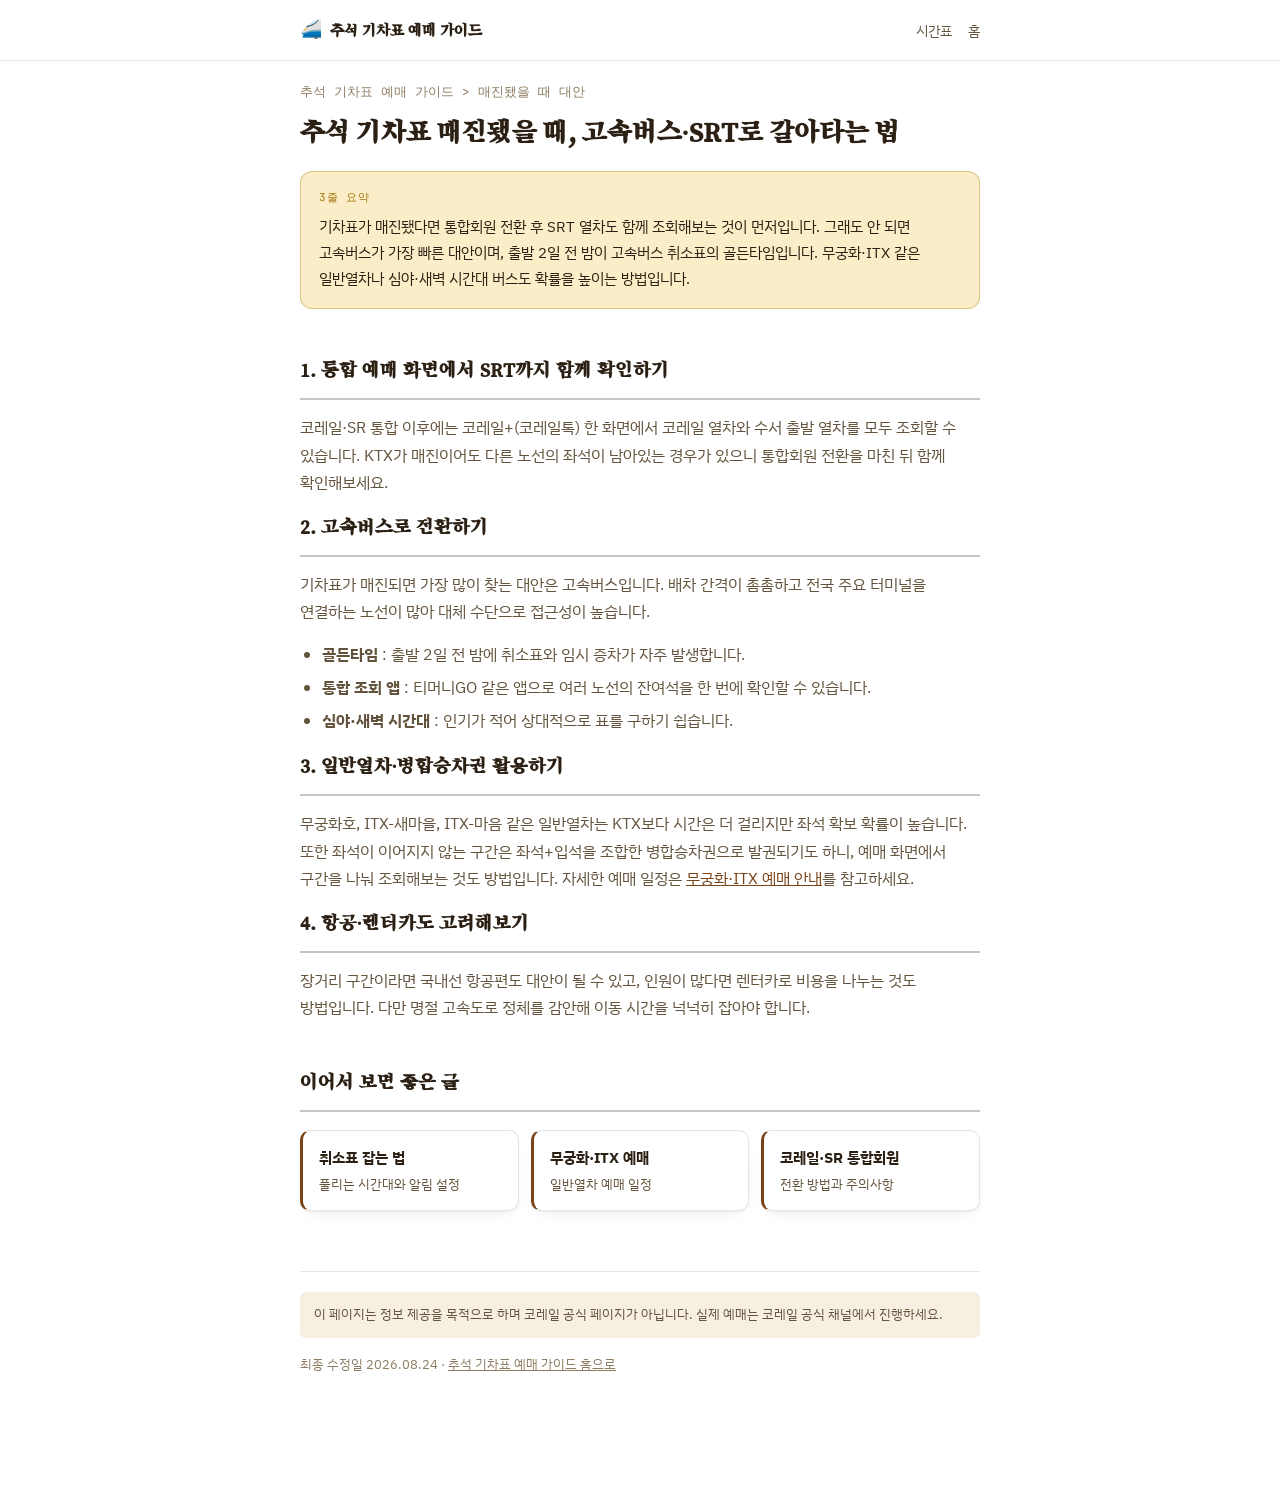
==== commit ce810941: "전 페이지 CTA 게이팅 전수 적용 + 노선도 SVG 인포그래픽 + 접속 오류 대처 보강 - disclaimer 등 본문 내 코레일 링크까지 CTA와 동일하게 data-paid-o" ====
--- a/alternative-transport.html
+++ b/alternative-transport.html
@@ -108,7 +108,7 @@
   </section>
 
   <footer class="pagefoot">
-    <div class="disclaimer">이 페이지는 정보 제공을 목적으로 하며 코레일 공식 페이지가 아닙니다. 실제 예매는 <a href="https://bt.korail.com/holiday/main">코레일 공식 채널</a>에서 진행하세요.</div>
+    <div class="disclaimer">이 페이지는 정보 제공을 목적으로 하며 코레일 공식 페이지가 아닙니다. 실제 예매는 <a href="https://bt.korail.com/holiday/main" rel="noopener noreferrer sponsored" data-paid-only>코레일 공식 채널</a><span data-organic-only>코레일 공식 채널</span>에서 진행하세요.</div>
     <p>최종 수정일 2026.08.24 · <a href="/">추석 기차표 예매 가이드 홈으로</a></p>
   </footer>
 </div>
--- a/assets/style.css
+++ b/assets/style.css
@@ -286,6 +286,13 @@
 html.is-paid .quicklinks[data-paid-only]{display:flex !important;}
 html.is-paid .quicklinks a[data-paid-only]{display:block !important;}
 html.is-paid a.cta[data-paid-only]{display:inline-block !important;}
+/* 본문 안내문 속 인라인 링크(예: disclaimer의 "코레일 공식 채널")도 CTA와 동일하게 게이팅.
+   유료 유입엔 클릭 가능한 링크를, 다이렉트/오가닉엔 같은 문구를 링크 없는 텍스트로 노출해
+   문장이 어색하게 끊기지 않도록 한다. */
+html.is-paid .disclaimer a[data-paid-only],
+html.is-paid a.inline-link[data-paid-only]{display:inline !important;}
+[data-organic-only]{display:inline;}
+html.is-paid [data-organic-only]{display:none !important;}
 
 /* 인포그래픽 SVG 공통 (원본 제작, 가을톤) */
 .figure{margin:18px 0;}
